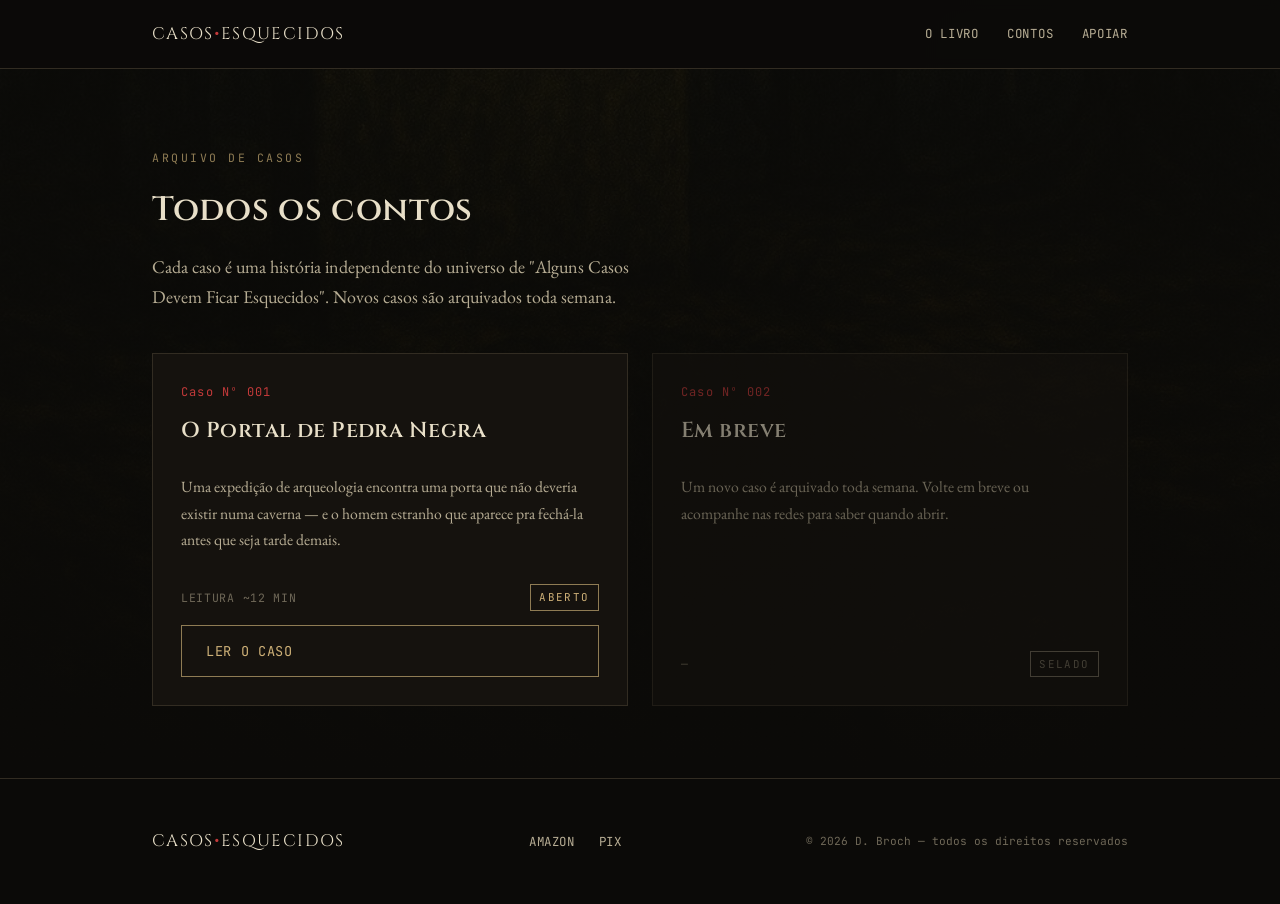
==== contos.html @ 7cd5bd90 "Commit teste Primeiro commit" ====
<!DOCTYPE html>
<html lang="pt-BR">
<head>
<meta charset="UTF-8">
<meta name="viewport" content="width=device-width, initial-scale=1.0">
<title>Contos — Casos Esquecidos</title>
<meta name="description" content="Arquivo de contos do universo Alguns Casos Devem Ficar Esquecidos, de D. Broch. Novos casos publicados semanalmente.">
<link rel="preconnect" href="https://fonts.googleapis.com">
<link rel="preconnect" href="https://fonts.gstatic.com" crossorigin>
<link href="https://fonts.googleapis.com/css2?family=Cinzel:wght@500;600;700&family=EB+Garamond:ital,wght@0,400;0,500;1,400&family=JetBrains+Mono:wght@400;500&display=swap" rel="stylesheet">
<link rel="stylesheet" href="assets/style.css">
</head>
<body>

<header class="site-header">
  <div class="container">
    <a href="index.html" class="brand">Casos<span>•</span>Esquecidos</a>
    <nav class="site-nav">
      <a href="index.html#livro">O Livro</a>
      <a href="contos.html">Contos</a>
      <a href="index.html#apoio">Apoiar</a>
    </nav>
  </div>
</header>

<section class="section-bg contos-bg">
  <div class="container">
    <div class="section-head">
      <span class="eyebrow">Arquivo de Casos</span>
      <h2>Todos os contos</h2>
      <p>Cada caso é uma história independente do universo de "Alguns Casos Devem Ficar Esquecidos". Novos casos são arquivados toda semana.</p>
    </div>
    <div class="case-grid">
      <article class="case-card">
        <span class="case-number">Caso Nº 001</span>
        <h3>O Portal de Pedra Negra</h3>
        <p class="case-excerpt">Uma expedição de arqueologia encontra uma porta que não deveria existir numa caverna — e o homem estranho que aparece pra fechá-la antes que seja tarde demais.</p>
        <div class="case-meta">
          <span>Leitura ~12 min</span>
          <span class="status-tag">Aberto</span>
        </div>
        <a class="btn btn-ghost" href="contos/o-portal-de-pedra-negra.html">Ler o caso</a>
      </article>
      <article class="case-card locked">
        <span class="case-number">Caso Nº 002</span>
        <h3>Em breve</h3>
        <p class="case-excerpt">Um novo caso é arquivado toda semana. Volte em breve ou acompanhe nas redes para saber quando abrir.</p>
        <div class="case-meta">
          <span>—</span>
          <span class="status-tag">Selado</span>
        </div>
      </article>
    </div>
  </div>
</section>

<footer class="site-footer">
  <div class="container">
    <span class="brand">Casos<span>•</span>Esquecidos</span>
    <nav class="footer-links">
      <a href="https://www.amazon.com.br/dp/B0F6D1LXSV" target="_blank" rel="noopener">Amazon</a>
      <a href="index.html#apoio">Pix</a>
    </nav>
    <span class="footer-note">© 2026 D. Broch — todos os direitos reservados</span>
  </div>
</footer>

</body>
</html>
---- assets/style.css ----
/* ==========================================================================
   Casos Esquecidos — folha de estilo compartilhada
   Conceito: ficha de investigação / arquivo de caso.
   ========================================================================== */

:root {
  /* Cor */
  --bg:          #0b0a08;
  --bg-panel:    #15120e;
  --bg-panel-2:  #1c1812;
  --line:        #322c22;
  --gold:        #cdb077;
  --gold-dim:    #8f7c54;
  --blood:       #9c2b2b;
  --blood-bright:#c43a3a;
  --paper:       #e8dfc8;
  --paper-dim:   #b7ad94;
  --muted:       #6f6858;

  /* Tipografia */
  --font-display: "Cinzel", "Times New Roman", serif;
  --font-body:    "EB Garamond", Georgia, serif;
  --font-mono:    "JetBrains Mono", "Courier New", monospace;

  --measure: 64rem;
}

@media (prefers-reduced-motion: no-preference) {
  html { scroll-behavior: smooth; }
}

* { box-sizing: border-box; }

html, body {
  margin: 0;
  padding: 0;
  background: var(--bg);
  color: var(--paper);
}

body {
  font-family: var(--font-body);
  font-size: 1.125rem;
  line-height: 1.7;
  background-image:
    radial-gradient(ellipse at 20% -10%, rgba(156,43,43,0.08), transparent 45%),
    radial-gradient(ellipse at 90% 10%, rgba(205,176,119,0.05), transparent 40%);
  background-attachment: fixed;
}

img { max-width: 100%; display: block; }

a { color: var(--gold); text-decoration: none; }
a:hover { color: var(--blood-bright); }

a:focus-visible,
button:focus-visible {
  outline: 2px solid var(--gold);
  outline-offset: 3px;
}

::selection { background: var(--blood); color: var(--paper); }

h1, h2, h3 {
  font-family: var(--font-display);
  font-weight: 600;
  letter-spacing: 0.02em;
  color: var(--paper);
  margin: 0;
}

.eyebrow {
  font-family: var(--font-mono);
  font-size: 0.72rem;
  letter-spacing: 0.22em;
  text-transform: uppercase;
  color: var(--gold-dim);
}

.container {
  max-width: var(--measure);
  margin: 0 auto;
  padding: 0 1.5rem;
}

/* ---------- Header / nav ---------- */

.site-header {
  position: sticky;
  top: 0;
  z-index: 50;
  background: rgba(11,10,8,0.88);
  backdrop-filter: blur(6px);
  border-bottom: 1px solid var(--line);
}

.site-header .container {
  display: flex;
  align-items: center;
  justify-content: space-between;
  height: 4.25rem;
}

.brand {
  font-family: var(--font-display);
  font-size: 1.05rem;
  letter-spacing: 0.08em;
  color: var(--paper);
  text-transform: uppercase;
}
.brand span { color: var(--blood-bright); }
.brand:hover { color: var(--paper); }

.site-nav {
  display: flex;
  gap: 1.75rem;
  font-family: var(--font-mono);
  font-size: 0.78rem;
  letter-spacing: 0.06em;
  text-transform: uppercase;
}
.site-nav a { color: var(--paper-dim); }
.site-nav a:hover { color: var(--gold); }

/* ---------- Buttons ---------- */

.btn {
  display: inline-flex;
  align-items: center;
  gap: 0.5rem;
  font-family: var(--font-mono);
  font-size: 0.85rem;
  letter-spacing: 0.05em;
  text-transform: uppercase;
  padding: 0.85rem 1.5rem;
  border: 1px solid transparent;
  cursor: pointer;
  transition: transform 0.15s ease, border-color 0.15s ease, background 0.15s ease;
}
.btn:hover { transform: translateY(-1px); }

.btn-primary {
  background: var(--blood);
  color: var(--paper);
  border-color: var(--blood);
}
.btn-primary:hover { background: var(--blood-bright); color: var(--paper); }

.btn-ghost {
  background: transparent;
  color: var(--gold);
  border-color: var(--gold-dim);
}
.btn-ghost:hover { border-color: var(--gold); color: var(--gold); }

/* ---------- Hero ---------- */

.hero {
  border-bottom: 1px solid var(--line);
}

.hero .container {
  display: grid;
  grid-template-columns: 1fr;
  gap: 2.5rem;
  padding-top: 3rem;
  padding-bottom: 3rem;
}

@media (min-width: 880px) {
  .hero .container {
    grid-template-columns: 1.05fr minmax(0, 0.95fr);
    align-items: center;
    padding-top: 4.5rem;
    padding-bottom: 4.5rem;
  }
}

.hero-copy .eyebrow { margin-bottom: 1rem; display: block; }

.hero-title {
  font-size: clamp(2.1rem, 5vw, 3.4rem);
  line-height: 1.08;
}
.hero-title .accent { color: var(--blood-bright); }

.hero-sub {
  margin-top: 1.25rem;
  font-size: 1.2rem;
  color: var(--paper-dim);
  max-width: 38ch;
}

.hero-actions {
  margin-top: 2rem;
  display: flex;
  flex-wrap: wrap;
  gap: 1rem;
}

.hero-cover {
  position: relative;
  width: 100%;
  max-width: 320px;
  margin-inline: auto;
  justify-self: center;
}
.hero-cover img {
  display: block;
  width: 100%;
  height: auto;
  aspect-ratio: 1024 / 1536;
  object-fit: cover;
  border: 1px solid var(--line);
  box-shadow: 0 30px 60px -20px rgba(0,0,0,0.7);
}
.hero-cover::after {
  content: "";
  position: absolute;
  inset: 14px -14px -14px 14px;
  border: 1px solid var(--gold-dim);
  z-index: -1;
}

/* ---------- Sections ---------- */

section { padding: 4.5rem 0; }
section + section { border-top: 1px solid var(--line); }

.section-head {
  margin-bottom: 2.5rem;
  max-width: 56ch;
}
.section-head h2 {
  font-size: clamp(1.6rem, 3vw, 2.1rem);
  margin-top: 0.6rem;
}
.section-head p {
  color: var(--paper-dim);
  margin-top: 0.85rem;
}

/* ---------- Universo (texto longo) ---------- */

.lore p {
  max-width: 68ch;
  color: var(--paper-dim);
}
.lore p + p { margin-top: 1.1rem; }
.lore strong { color: var(--gold); font-weight: 600; }

/* ---------- Sinopse / livro ---------- */

.book-block {
  display: grid;
  gap: 2rem;
  grid-template-columns: 1fr;
}
@media (min-width: 880px) {
  .book-block { grid-template-columns: minmax(0, 0.4fr) minmax(0, 0.6fr); }
}

.synopsis blockquote {
  margin: 0;
  padding-left: 1.25rem;
  border-left: 2px solid var(--blood);
  color: var(--paper-dim);
  font-style: italic;
}
.synopsis ul {
  margin: 1.25rem 0 0;
  padding: 0;
  list-style: none;
}
.synopsis li {
  padding: 0.55rem 0;
  border-bottom: 1px dotted var(--line);
  color: var(--paper-dim);
}
.synopsis li::before {
  content: "—";
  color: var(--blood-bright);
  margin-right: 0.6rem;
}

/* ---------- Case file cards (contos) ---------- */

.case-grid {
  display: grid;
  gap: 1.5rem;
  grid-template-columns: 1fr;
}
@media (min-width: 700px) {
  .case-grid { grid-template-columns: repeat(2, 1fr); }
}

.case-card {
  position: relative;
  background: var(--bg-panel);
  border: 1px solid var(--line);
  padding: 1.75rem;
  display: flex;
  flex-direction: column;
  gap: 0.9rem;
  transition: border-color 0.15s ease, transform 0.15s ease;
}
.case-card:hover { border-color: var(--gold-dim); transform: translateY(-2px); }

.case-card .case-number {
  font-family: var(--font-mono);
  font-size: 0.75rem;
  letter-spacing: 0.1em;
  color: var(--blood-bright);
}

.case-card h3 {
  font-size: 1.35rem;
  line-height: 1.25;
}

.case-card .case-excerpt {
  color: var(--paper-dim);
  font-size: 0.98rem;
}

.case-card .case-meta {
  margin-top: auto;
  display: flex;
  justify-content: space-between;
  align-items: center;
  font-family: var(--font-mono);
  font-size: 0.72rem;
  color: var(--muted);
  text-transform: uppercase;
  letter-spacing: 0.06em;
}

.status-tag {
  font-family: var(--font-mono);
  font-size: 0.68rem;
  letter-spacing: 0.12em;
  text-transform: uppercase;
  padding: 0.2rem 0.55rem;
  border: 1px solid var(--gold-dim);
  color: var(--gold);
}

.case-card.locked { opacity: 0.55; }
.case-card.locked .status-tag { border-color: var(--muted); color: var(--muted); }

/* ---------- Apoio / Pix ---------- */

.support-block {
  display: grid;
  gap: 2.5rem;
  grid-template-columns: 1fr;
  align-items: center;
}
@media (min-width: 880px) {
  .support-block { grid-template-columns: 0.55fr 0.45fr; }
}

.qr-frame {
  background: var(--paper);
  padding: 1.25rem;
  width: fit-content;
  border: 1px solid var(--line);
}
.qr-frame img { width: 180px; }

.pix-key {
  margin-top: 1rem;
  font-family: var(--font-mono);
  font-size: 0.9rem;
  color: var(--gold);
  background: var(--bg-panel-2);
  border: 1px solid var(--line);
  padding: 0.65rem 0.9rem;
  display: inline-block;
}

/* ---------- Section background images ---------- */

.section-bg {
  position: relative;
  background-size: cover;
  background-position: center;
  isolation: isolate;
}
.section-bg::before {
  content: "";
  position: absolute;
  inset: 0;
  z-index: -1;
  background: linear-gradient(180deg, rgba(11,10,8,0.88) 0%, rgba(11,10,8,0.93) 50%, var(--bg) 100%);
}
.section-bg.hero-bg::before {
  background: linear-gradient(100deg, rgba(11,10,8,0.96) 0%, rgba(11,10,8,0.82) 45%, rgba(11,10,8,0.55) 100%);
}

.hero-bg { background-image: url('bg/hero-alley.jpg'); }
.universo-bg { background-image: url('bg/universo-cult.jpg'); }
.livro-bg { background-image: url('bg/livro-desk.jpg'); }
.contos-bg { background-image: url('bg/contos-grave.jpg'); }
.apoio-bg { background-image: url('bg/apoio-door.jpg'); }

/* ---------- Footer ---------- */

.site-footer {
  border-top: 1px solid var(--line);
  padding: 3rem 0;
}
.site-footer .container {
  display: flex;
  flex-wrap: wrap;
  gap: 1.5rem;
  justify-content: space-between;
  align-items: center;
}
.footer-links {
  display: flex;
  gap: 1.5rem;
  font-family: var(--font-mono);
  font-size: 0.78rem;
  text-transform: uppercase;
  letter-spacing: 0.05em;
}
.footer-links a { color: var(--paper-dim); }
.footer-note {
  font-family: var(--font-mono);
  font-size: 0.7rem;
  color: var(--muted);
}

/* ---------- Página de conto (leitura) ---------- */

.story-header {
  padding-top: 3.5rem;
  padding-bottom: 2.5rem;
  border-bottom: 1px solid var(--line);
}
.story-header .case-number { font-family: var(--font-mono); color: var(--blood-bright); font-size: 0.8rem; letter-spacing: 0.1em; }
.story-header h1 {
  margin-top: 0.75rem;
  font-size: clamp(2rem, 4.5vw, 2.9rem);
  max-width: 22ch;
}
.story-header .byline {
  margin-top: 1rem;
  color: var(--paper-dim);
  font-family: var(--font-mono);
  font-size: 0.82rem;
  letter-spacing: 0.04em;
}

.story-body {
  max-width: 42rem;
  margin: 0 auto;
  padding: 3.5rem 1.5rem 1rem;
  font-size: 1.18rem;
  line-height: 1.85;
}
.story-body p { margin: 0 0 1.3rem; }
.story-divider {
  text-align: center;
  color: var(--gold-dim);
  margin: 2.2rem 0;
  letter-spacing: 0.4em;
  font-family: var(--font-mono);
  font-size: 0.8rem;
}

.story-end {
  max-width: 42rem;
  margin: 0 auto;
  padding: 1rem 1.5rem 4.5rem;
  text-align: center;
}
.story-end .eyebrow { display: block; margin-bottom: 1rem; }
.story-end-actions {
  margin-top: 1.5rem;
  display: flex;
  gap: 1rem;
  justify-content: center;
  flex-wrap: wrap;
}

/* ---------- Utilidades ---------- */

.text-center { text-align: center; }
.mt-lg { margin-top: 2.5rem; }
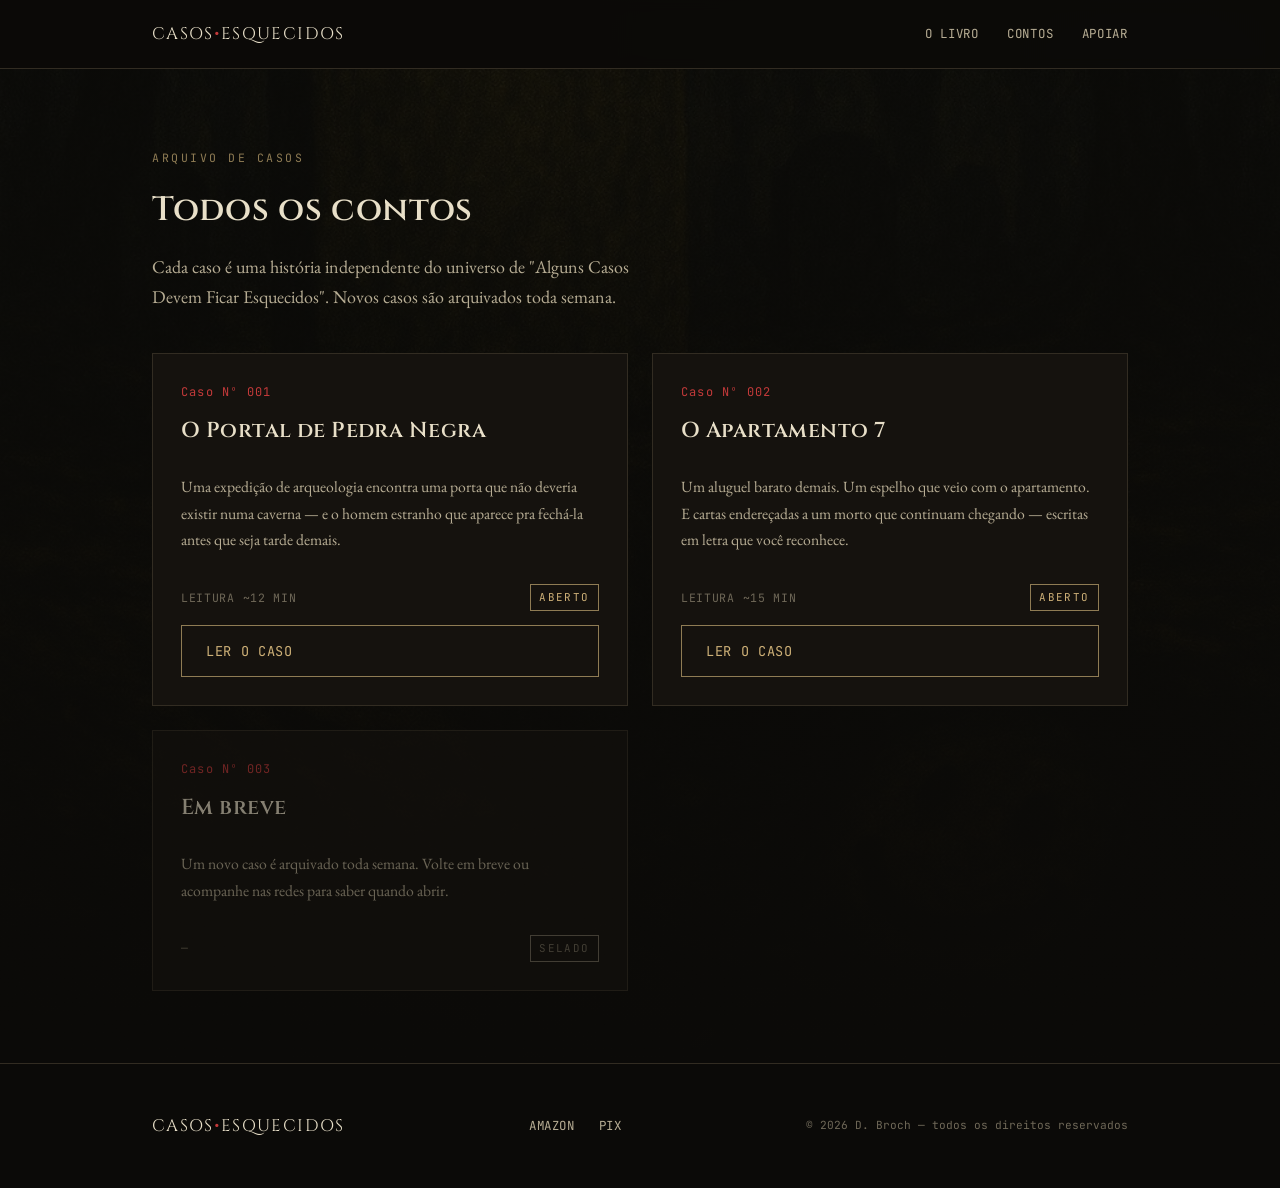
==== commit 5b2ede8b: "Publica Caso 002: O Apartamento 7" ====
--- a/contos.html
+++ b/contos.html
@@ -41,8 +41,18 @@
         </div>
         <a class="btn btn-ghost" href="contos/o-portal-de-pedra-negra.html">Ler o caso</a>
       </article>
+      <article class="case-card">
+        <span class="case-number">Caso Nº 002</span>
+        <h3>O Apartamento 7</h3>
+        <p class="case-excerpt">Um aluguel barato demais. Um espelho que veio com o apartamento. E cartas endereçadas a um morto que continuam chegando — escritas em letra que você reconhece.</p>
+        <div class="case-meta">
+          <span>Leitura ~15 min</span>
+          <span class="status-tag">Aberto</span>
+        </div>
+        <a class="btn btn-ghost" href="contos/o-apartamento-7.html">Ler o caso</a>
+      </article>
       <article class="case-card locked">
-        <span class="case-number">Caso Nº 002</span>
+        <span class="case-number">Caso Nº 003</span>
         <h3>Em breve</h3>
         <p class="case-excerpt">Um novo caso é arquivado toda semana. Volte em breve ou acompanhe nas redes para saber quando abrir.</p>
         <div class="case-meta">
--- a/assets/style.css
+++ b/assets/style.css
@@ -89,37 +89,62 @@
   position: sticky;
   top: 0;
   z-index: 50;
-  background: rgba(11,10,8,0.88);
+  background: rgba(11,10,8,0.92);
   backdrop-filter: blur(6px);
   border-bottom: 1px solid var(--line);
 }
 
 .site-header .container {
   display: flex;
+  flex-wrap: wrap;
   align-items: center;
   justify-content: space-between;
-  height: 4.25rem;
+  gap: 0.5rem 1rem;
+  padding-top: 0.85rem;
+  padding-bottom: 0.85rem;
+  min-height: 4.25rem;
+}
+
+@media (min-width: 480px) {
+  .site-header .container {
+    flex-wrap: nowrap;
+    padding-top: 0;
+    padding-bottom: 0;
+    height: 4.25rem;
+  }
 }
 
 .brand {
   font-family: var(--font-display);
-  font-size: 1.05rem;
-  letter-spacing: 0.08em;
+  font-size: 0.92rem;
+  letter-spacing: 0.06em;
   color: var(--paper);
   text-transform: uppercase;
+  white-space: nowrap;
+}
+@media (min-width: 480px) {
+  .brand { font-size: 1.05rem; letter-spacing: 0.08em; }
 }
 .brand span { color: var(--blood-bright); }
 .brand:hover { color: var(--paper); }
 
 .site-nav {
   display: flex;
-  gap: 1.75rem;
-  font-family: var(--font-mono);
-  font-size: 0.78rem;
-  letter-spacing: 0.06em;
-  text-transform: uppercase;
-}
-.site-nav a { color: var(--paper-dim); }
+  flex-wrap: wrap;
+  gap: 0.5rem 1.1rem;
+  font-family: var(--font-mono);
+  font-size: 0.72rem;
+  letter-spacing: 0.05em;
+  text-transform: uppercase;
+}
+@media (min-width: 480px) {
+  .site-nav { gap: 1.75rem; font-size: 0.78rem; letter-spacing: 0.06em; }
+}
+.site-nav a {
+  color: var(--paper-dim);
+  padding: 0.4rem 0;
+  display: inline-block;
+}
 .site-nav a:hover { color: var(--gold); }
 
 /* ---------- Buttons ---------- */
@@ -224,7 +249,10 @@
 
 /* ---------- Sections ---------- */
 
-section { padding: 4.5rem 0; }
+section { padding: 2.75rem 0; }
+@media (min-width: 700px) {
+  section { padding: 4.5rem 0; }
+}
 section + section { border-top: 1px solid var(--line); }
 
 .section-head {
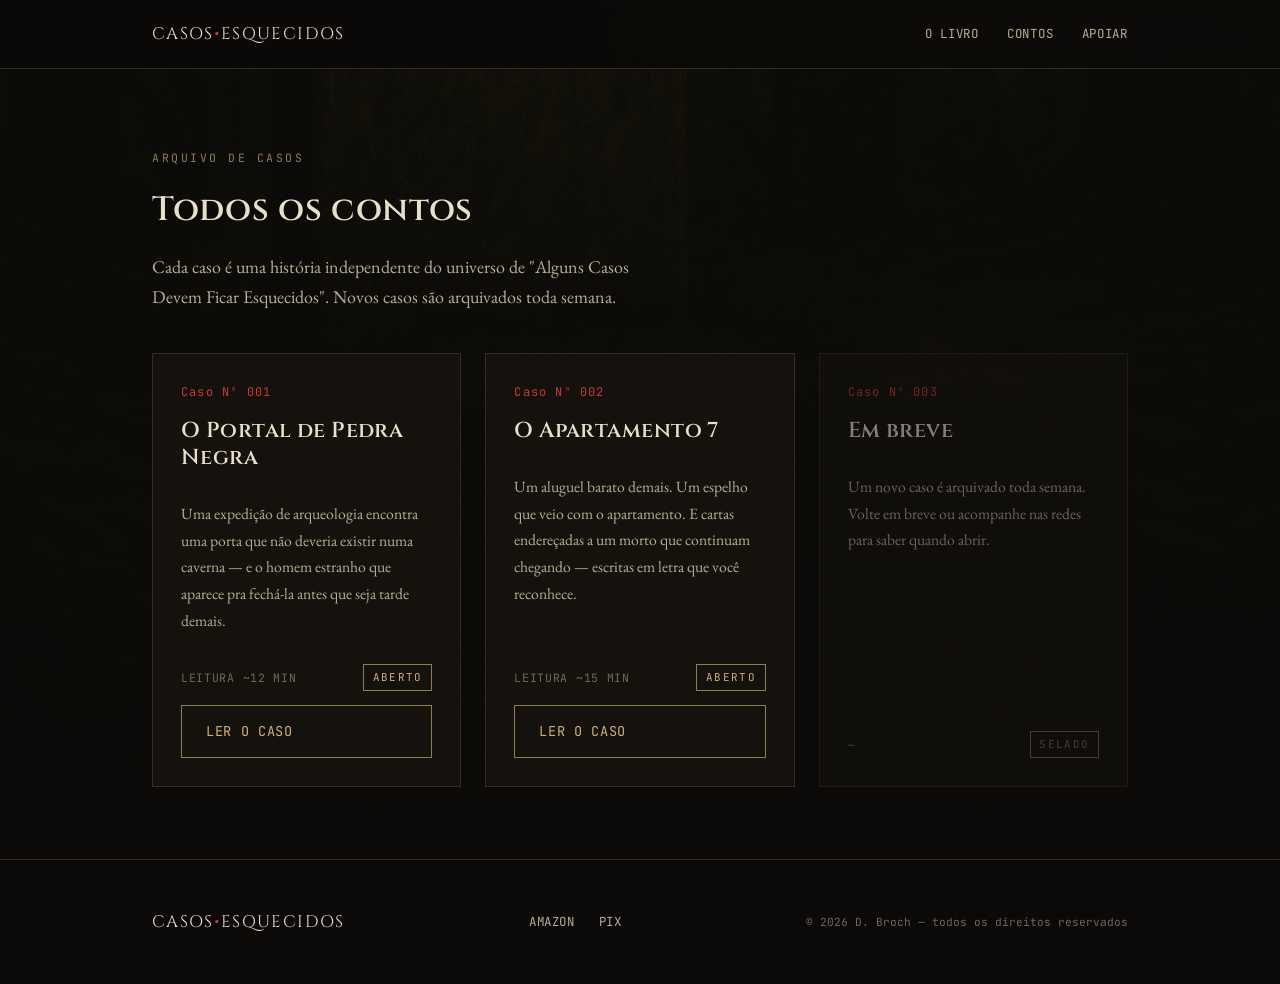
==== commit 719d8f38: "SEO completo: Open Graph, Schema.org, sitemap, robots.txt, Backrooms removido, layout ajustado" ====
--- a/contos.html
+++ b/contos.html
@@ -3,8 +3,22 @@
 <head>
 <meta charset="UTF-8">
 <meta name="viewport" content="width=device-width, initial-scale=1.0">
-<title>Contos — Casos Esquecidos</title>
-<meta name="description" content="Arquivo de contos do universo Alguns Casos Devem Ficar Esquecidos, de D. Broch. Novos casos publicados semanalmente.">
+<title>Contos de Terror — Arquivo de Casos | Casos Esquecidos</title>
+<meta name="description" content="Contos de terror publicados toda semana por D. Broch. Histórias de horror psicológico, investigação paranormal e criaturas que não deveriam existir.">
+<meta name="author" content="D. Broch">
+<link rel="canonical" href="https://casosesquecidos.com.br/contos.html">
+<meta name="robots" content="index, follow">
+<meta property="og:type" content="website">
+<meta property="og:url" content="https://casosesquecidos.com.br/contos.html">
+<meta property="og:title" content="Arquivo de Casos — Contos de Terror por D. Broch">
+<meta property="og:description" content="Contos de terror publicados toda semana. Histórias contadas por quem sobreviveu — ou por quem não teve essa sorte.">
+<meta property="og:image" content="https://casosesquecidos.com.br/assets/capa.jpg">
+<meta property="og:site_name" content="Casos Esquecidos">
+<meta property="og:locale" content="pt_BR">
+<meta name="twitter:card" content="summary_large_image">
+<meta name="twitter:title" content="Contos de Terror — Casos Esquecidos">
+<meta name="twitter:description" content="Contos de horror publicados toda semana por D. Broch.">
+<meta name="twitter:image" content="https://casosesquecidos.com.br/assets/capa.jpg">
 <link rel="preconnect" href="https://fonts.googleapis.com">
 <link rel="preconnect" href="https://fonts.gstatic.com" crossorigin>
 <link href="https://fonts.googleapis.com/css2?family=Cinzel:wght@500;600;700&family=EB+Garamond:ital,wght@0,400;0,500;1,400&family=JetBrains+Mono:wght@400;500&display=swap" rel="stylesheet">
--- a/assets/style.css
+++ b/assets/style.css
@@ -285,7 +285,16 @@
   grid-template-columns: 1fr;
 }
 @media (min-width: 880px) {
-  .book-block { grid-template-columns: minmax(0, 0.4fr) minmax(0, 0.6fr); }
+  .book-block { grid-template-columns: minmax(0, 0.38fr) minmax(0, 0.62fr); }
+}
+
+/* capa na seção do livro — maior que na hero */
+.book-cover-secondary {
+  max-width: 100%;
+  margin-inline: auto;
+}
+@media (min-width: 880px) {
+  .book-cover-secondary { max-width: 300px; margin-inline: 0; }
 }
 
 .synopsis blockquote {
@@ -320,6 +329,9 @@
 }
 @media (min-width: 700px) {
   .case-grid { grid-template-columns: repeat(2, 1fr); }
+}
+@media (min-width: 1100px) {
+  .case-grid { grid-template-columns: repeat(3, 1fr); }
 }
 
 .case-card {
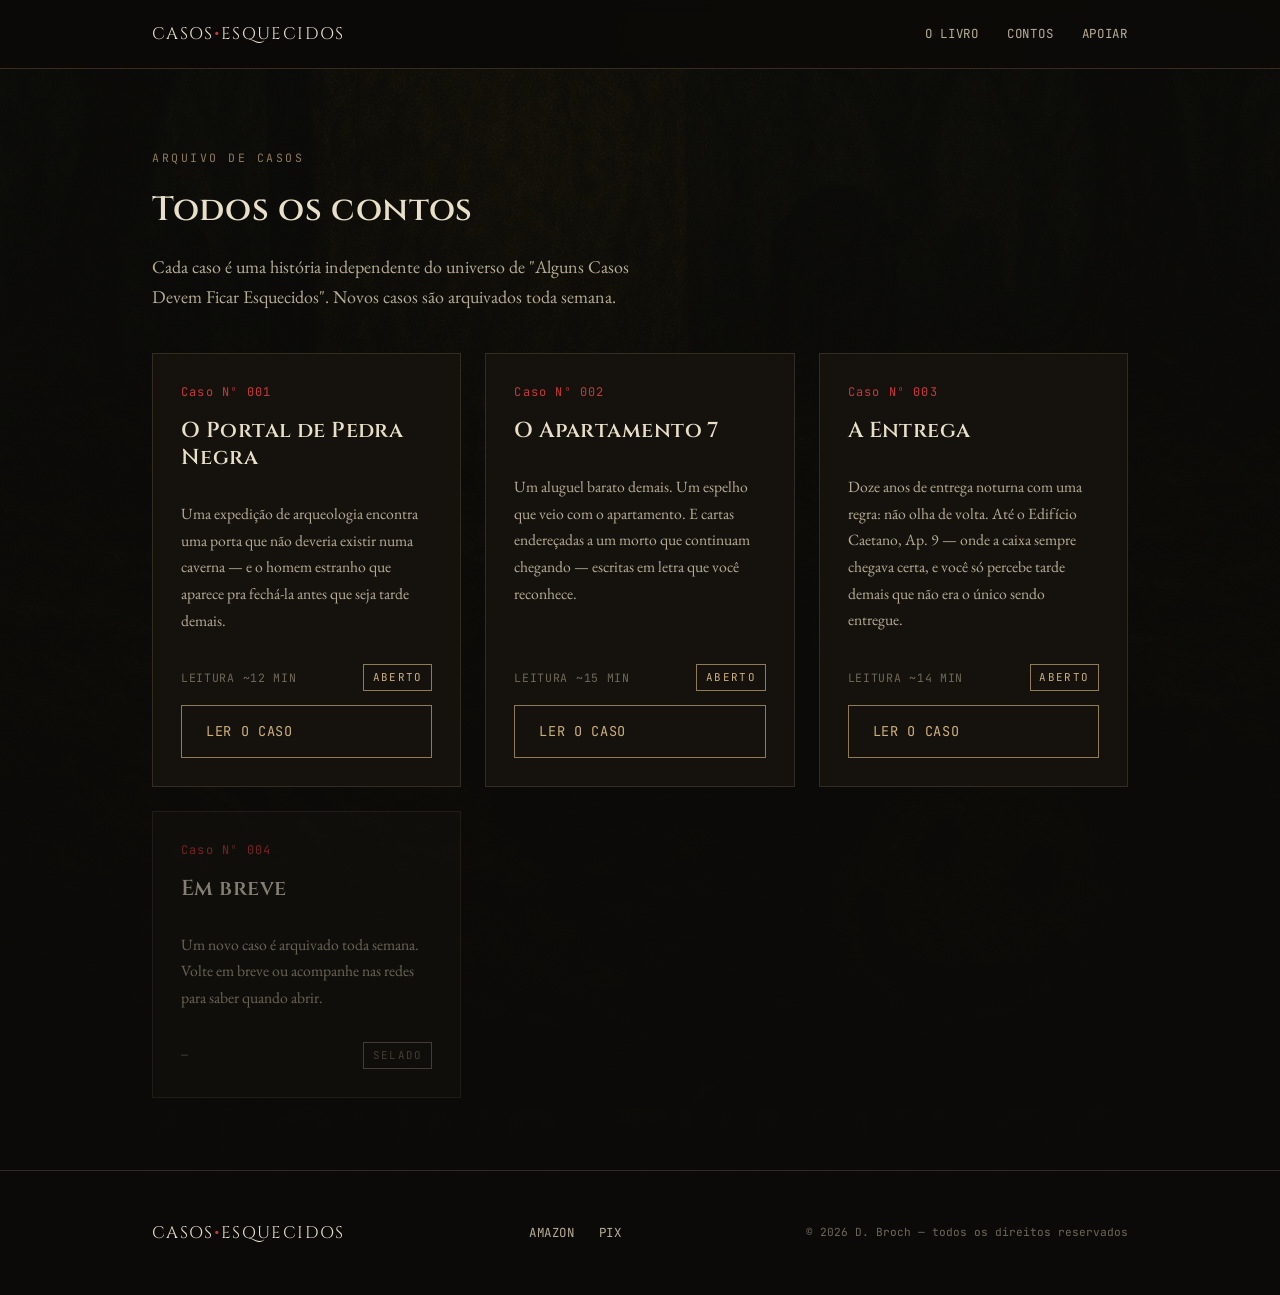
==== commit 9cc9c301: "Publica Caso 003: A Entrega + sitemap atualizado" ====
--- a/contos.html
+++ b/contos.html
@@ -65,8 +65,18 @@
         </div>
         <a class="btn btn-ghost" href="contos/o-apartamento-7.html">Ler o caso</a>
       </article>
+      <article class="case-card">
+        <span class="case-number">Caso Nº 003</span>
+        <h3>A Entrega</h3>
+        <p class="case-excerpt">Doze anos de entrega noturna com uma regra: não olha de volta. Até o Edifício Caetano, Ap. 9 — onde a caixa sempre chegava certa, e você só percebe tarde demais que não era o único sendo entregue.</p>
+        <div class="case-meta">
+          <span>Leitura ~14 min</span>
+          <span class="status-tag">Aberto</span>
+        </div>
+        <a class="btn btn-ghost" href="contos/a-entrega.html">Ler o caso</a>
+      </article>
       <article class="case-card locked">
-        <span class="case-number">Caso Nº 003</span>
+        <span class="case-number">Caso Nº 004</span>
         <h3>Em breve</h3>
         <p class="case-excerpt">Um novo caso é arquivado toda semana. Volte em breve ou acompanhe nas redes para saber quando abrir.</p>
         <div class="case-meta">
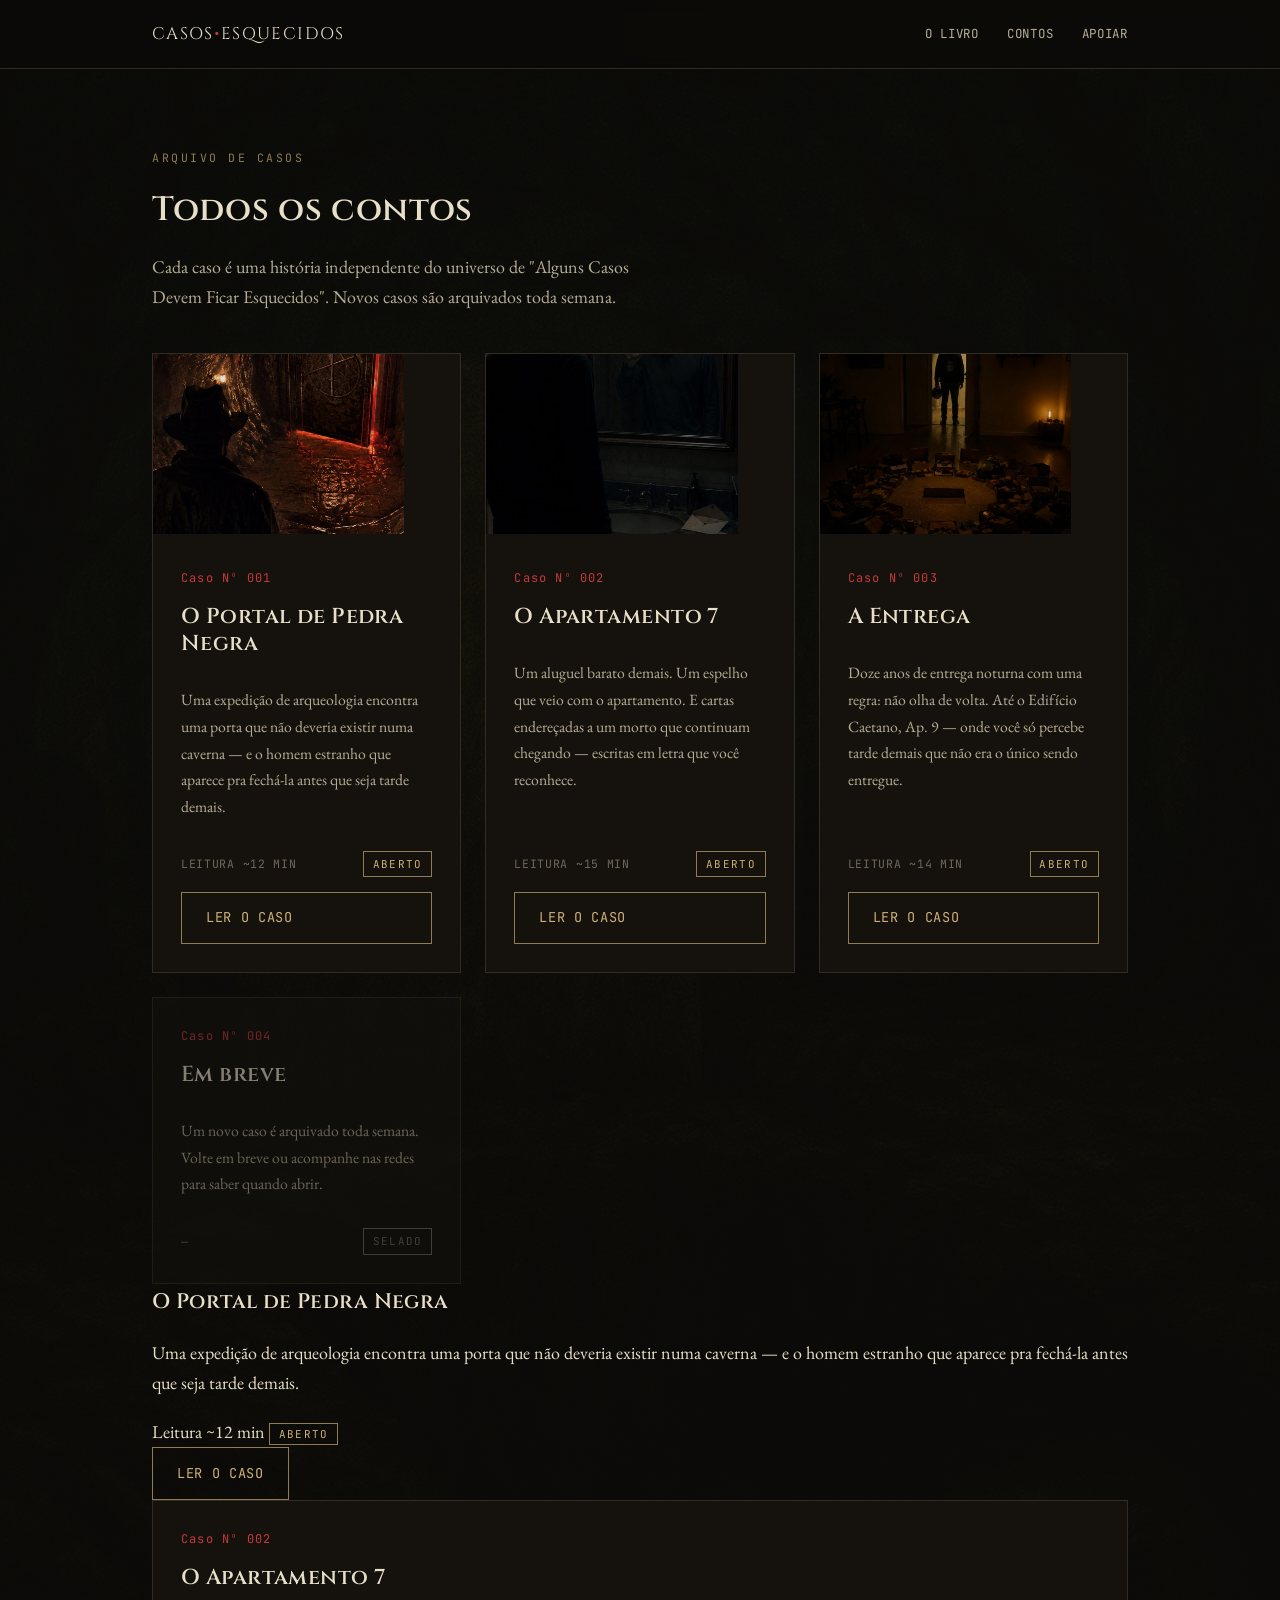
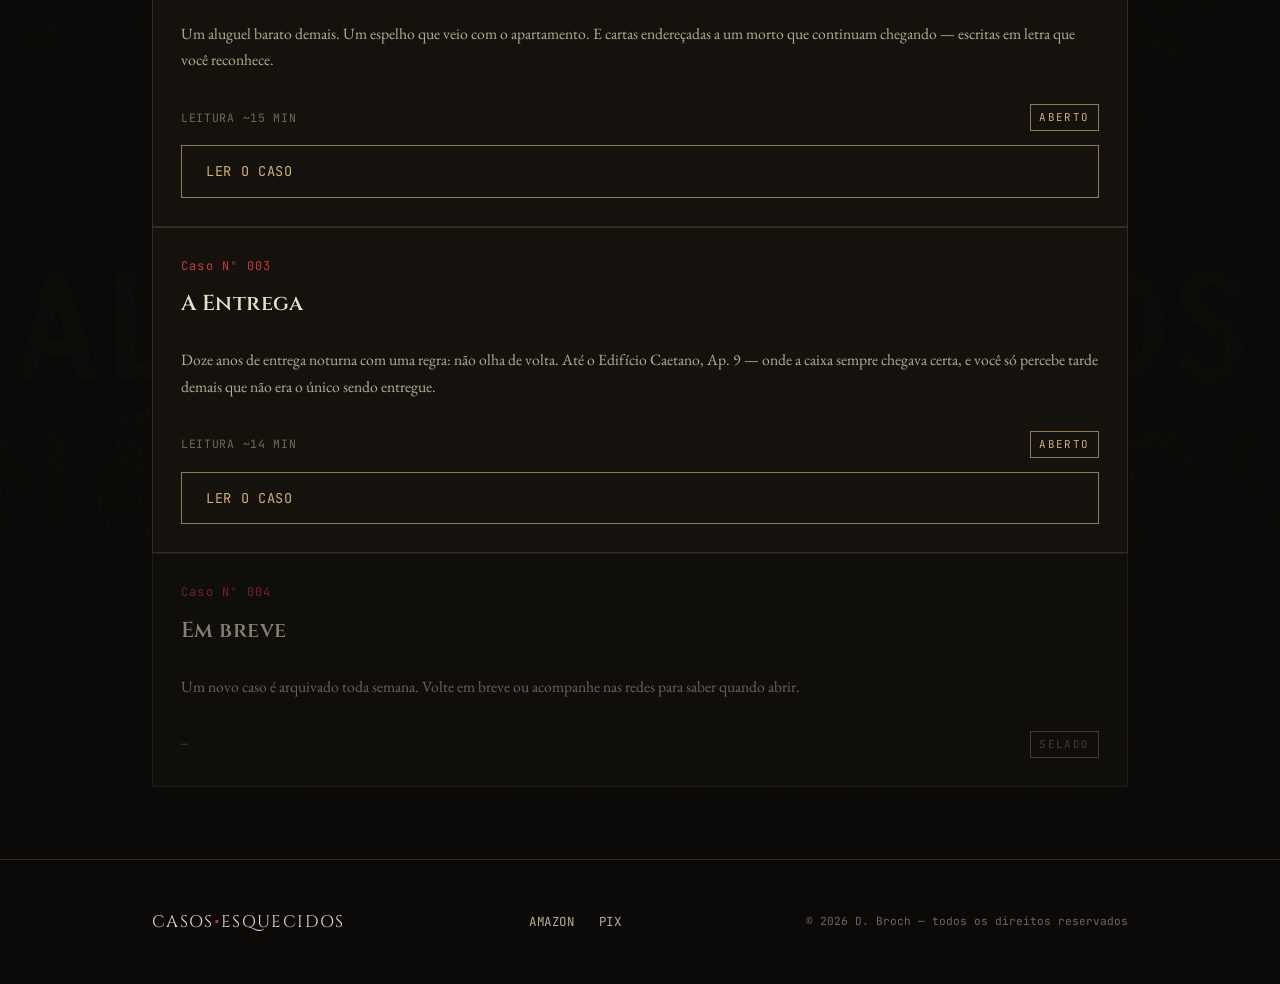
==== commit 29dafc2e: "Imagens nos contos, cards visuais, contos em destaque antes do livro na home" ====
--- a/contos.html
+++ b/contos.html
@@ -46,7 +46,54 @@
     </div>
     <div class="case-grid">
       <article class="case-card">
+        <img src="assets/contos/conto-001-o-portal-de-pedra-negra.jpg"
+             alt="Caverna com porta de metal e luz vermelha — ilustração do conto O Portal de Pedra Negra"
+             class="case-card-img" loading="lazy">
         <span class="case-number">Caso Nº 001</span>
+        <h3>O Portal de Pedra Negra</h3>
+        <p class="case-excerpt">Uma expedição de arqueologia encontra uma porta que não deveria existir numa caverna — e o homem estranho que aparece pra fechá-la antes que seja tarde demais.</p>
+        <div class="case-meta">
+          <span>Leitura ~12 min</span>
+          <span class="status-tag">Aberto</span>
+        </div>
+        <a class="btn btn-ghost" href="contos/o-portal-de-pedra-negra.html">Ler o caso</a>
+      </article>
+      <article class="case-card">
+        <img src="assets/contos/conto-002-o-apartamento-7.jpg"
+             alt="Banheiro escuro com espelho mostrando reflexo adiantado — ilustração do conto O Apartamento 7"
+             class="case-card-img" loading="lazy">
+        <span class="case-number">Caso Nº 002</span>
+        <h3>O Apartamento 7</h3>
+        <p class="case-excerpt">Um aluguel barato demais. Um espelho que veio com o apartamento. E cartas endereçadas a um morto que continuam chegando — escritas em letra que você reconhece.</p>
+        <div class="case-meta">
+          <span>Leitura ~15 min</span>
+          <span class="status-tag">Aberto</span>
+        </div>
+        <a class="btn btn-ghost" href="contos/o-apartamento-7.html">Ler o caso</a>
+      </article>
+      <article class="case-card">
+        <img src="assets/contos/conto-003-a-entrega.jpg"
+             alt="Sala escura com caixas em círculo e entregador parado no limiar — ilustração do conto A Entrega"
+             class="case-card-img" loading="lazy">
+        <span class="case-number">Caso Nº 003</span>
+        <h3>A Entrega</h3>
+        <p class="case-excerpt">Doze anos de entrega noturna com uma regra: não olha de volta. Até o Edifício Caetano, Ap. 9 — onde você só percebe tarde demais que não era o único sendo entregue.</p>
+        <div class="case-meta">
+          <span>Leitura ~14 min</span>
+          <span class="status-tag">Aberto</span>
+        </div>
+        <a class="btn btn-ghost" href="contos/a-entrega.html">Ler o caso</a>
+      </article>
+      <article class="case-card locked">
+        <span class="case-number">Caso Nº 004</span>
+        <h3>Em breve</h3>
+        <p class="case-excerpt">Um novo caso é arquivado toda semana. Volte em breve ou acompanhe nas redes para saber quando abrir.</p>
+        <div class="case-meta">
+          <span>—</span>
+          <span class="status-tag">Selado</span>
+        </div>
+      </article>
+    </div>
         <h3>O Portal de Pedra Negra</h3>
         <p class="case-excerpt">Uma expedição de arqueologia encontra uma porta que não deveria existir numa caverna — e o homem estranho que aparece pra fechá-la antes que seja tarde demais.</p>
         <div class="case-meta">
--- a/assets/style.css
+++ b/assets/style.css
@@ -529,3 +529,27 @@
 
 .text-center { text-align: center; }
 .mt-lg { margin-top: 2.5rem; }
+
+/* ---------- Card de conto com imagem ---------- */
+
+.case-card-img {
+  width: calc(100% + 3.5rem);
+  margin: -1.75rem -1.75rem 1.25rem;
+  height: 180px;
+  object-fit: cover;
+  display: block;
+  filter: brightness(0.88);
+  transition: filter 0.2s ease;
+}
+.case-card:hover .case-card-img { filter: brightness(1); }
+
+/* ---------- Banner de ilustração do conto ---------- */
+
+.story-banner {
+  width: 100%;
+  max-height: 420px;
+  object-fit: cover;
+  object-position: center 30%;
+  display: block;
+  border-bottom: 1px solid var(--line);
+}
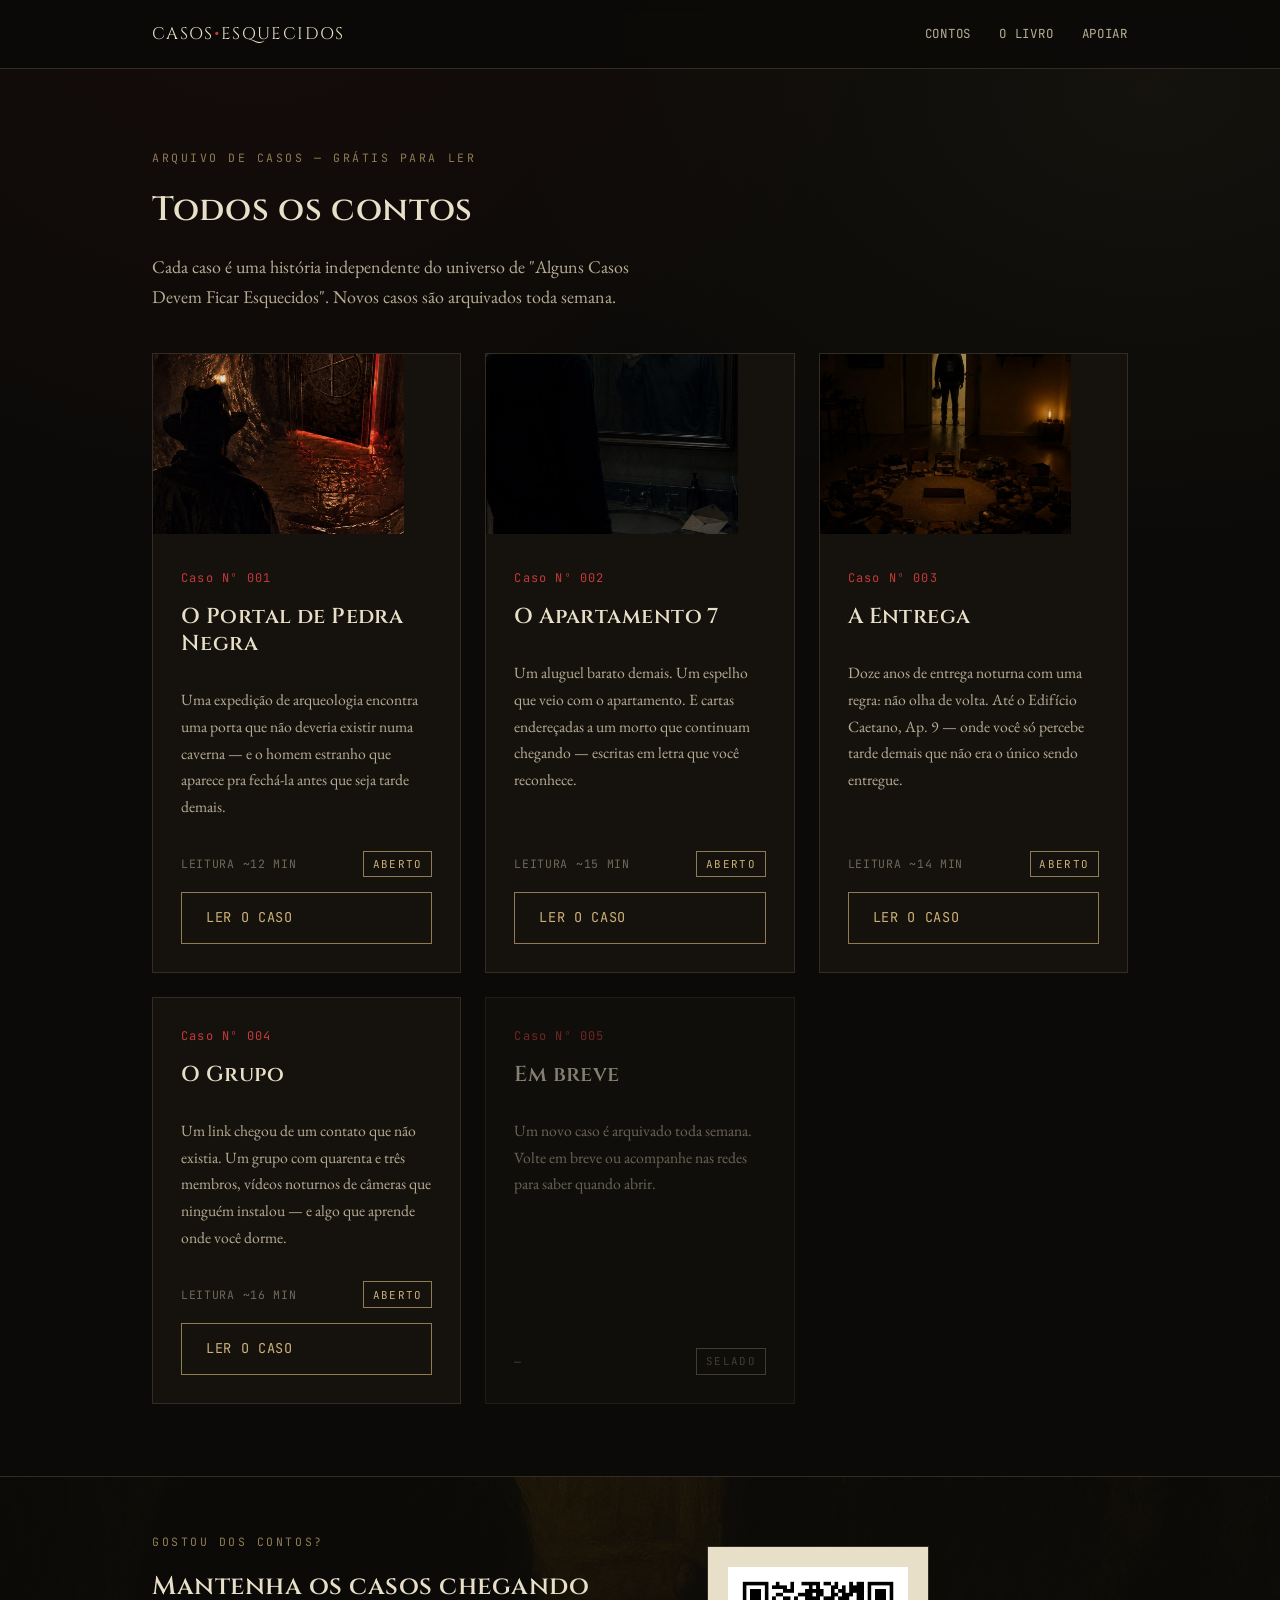
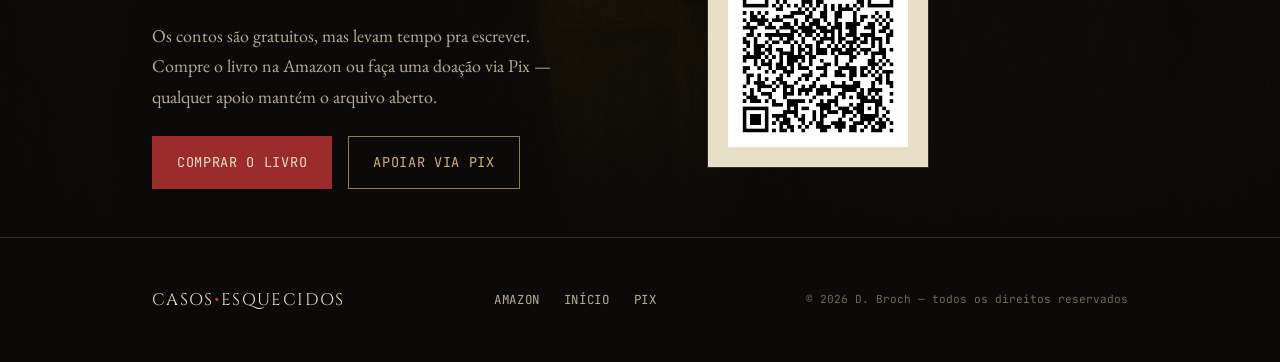
==== commit 99082176: "Publica Caso 004: O Grupo — corrige duplicatas, CTA rodape contos, sitemap" ====
--- a/contos.html
+++ b/contos.html
@@ -29,22 +29,23 @@
 <header class="site-header">
   <div class="container">
     <a href="index.html" class="brand">Casos<span>•</span>Esquecidos</a>
-    <nav class="site-nav">
+    <nav class="site-nav" aria-label="Menu principal">
+      <a href="contos.html">Contos</a>
       <a href="index.html#livro">O Livro</a>
-      <a href="contos.html">Contos</a>
       <a href="index.html#apoio">Apoiar</a>
     </nav>
   </div>
 </header>
 
-<section class="section-bg contos-bg">
+<section>
   <div class="container">
     <div class="section-head">
-      <span class="eyebrow">Arquivo de Casos</span>
+      <span class="eyebrow">Arquivo de Casos — Grátis para ler</span>
       <h2>Todos os contos</h2>
       <p>Cada caso é uma história independente do universo de "Alguns Casos Devem Ficar Esquecidos". Novos casos são arquivados toda semana.</p>
     </div>
     <div class="case-grid">
+
       <article class="case-card">
         <img src="assets/contos/conto-001-o-portal-de-pedra-negra.jpg"
              alt="Caverna com porta de metal e luz vermelha — ilustração do conto O Portal de Pedra Negra"
@@ -58,6 +59,7 @@
         </div>
         <a class="btn btn-ghost" href="contos/o-portal-de-pedra-negra.html">Ler o caso</a>
       </article>
+
       <article class="case-card">
         <img src="assets/contos/conto-002-o-apartamento-7.jpg"
              alt="Banheiro escuro com espelho mostrando reflexo adiantado — ilustração do conto O Apartamento 7"
@@ -71,6 +73,7 @@
         </div>
         <a class="btn btn-ghost" href="contos/o-apartamento-7.html">Ler o caso</a>
       </article>
+
       <article class="case-card">
         <img src="assets/contos/conto-003-a-entrega.jpg"
              alt="Sala escura com caixas em círculo e entregador parado no limiar — ilustração do conto A Entrega"
@@ -84,8 +87,20 @@
         </div>
         <a class="btn btn-ghost" href="contos/a-entrega.html">Ler o caso</a>
       </article>
+
+      <article class="case-card">
+        <span class="case-number">Caso Nº 004</span>
+        <h3>O Grupo</h3>
+        <p class="case-excerpt">Um link chegou de um contato que não existia. Um grupo com quarenta e três membros, vídeos noturnos de câmeras que ninguém instalou — e algo que aprende onde você dorme.</p>
+        <div class="case-meta">
+          <span>Leitura ~16 min</span>
+          <span class="status-tag">Aberto</span>
+        </div>
+        <a class="btn btn-ghost" href="contos/o-grupo.html">Ler o caso</a>
+      </article>
+
       <article class="case-card locked">
-        <span class="case-number">Caso Nº 004</span>
+        <span class="case-number">Caso Nº 005</span>
         <h3>Em breve</h3>
         <p class="case-excerpt">Um novo caso é arquivado toda semana. Volte em breve ou acompanhe nas redes para saber quando abrir.</p>
         <div class="case-meta">
@@ -93,44 +108,27 @@
           <span class="status-tag">Selado</span>
         </div>
       </article>
+
     </div>
-        <h3>O Portal de Pedra Negra</h3>
-        <p class="case-excerpt">Uma expedição de arqueologia encontra uma porta que não deveria existir numa caverna — e o homem estranho que aparece pra fechá-la antes que seja tarde demais.</p>
-        <div class="case-meta">
-          <span>Leitura ~12 min</span>
-          <span class="status-tag">Aberto</span>
+  </div>
+</section>
+
+<!-- CTA rodapé de contos -->
+<section class="section-bg apoio-bg" style="padding: 3rem 0;">
+  <div class="container">
+    <div class="support-block">
+      <div>
+        <span class="eyebrow">Gostou dos contos?</span>
+        <h2 style="font-size:1.6rem; margin-top:0.6rem;">Mantenha os casos chegando</h2>
+        <p style="color:var(--paper-dim); margin-top:0.75rem; max-width:46ch;">Os contos são gratuitos, mas levam tempo pra escrever. Compre o livro na Amazon ou faça uma doação via Pix — qualquer apoio mantém o arquivo aberto.</p>
+        <div class="hero-actions" style="margin-top:1.5rem;">
+          <a class="btn btn-primary" href="https://www.amazon.com.br/dp/B0F6D1LXSV" target="_blank" rel="noopener">Comprar o livro</a>
+          <a class="btn btn-ghost" href="index.html#apoio">Apoiar via Pix</a>
         </div>
-        <a class="btn btn-ghost" href="contos/o-portal-de-pedra-negra.html">Ler o caso</a>
-      </article>
-      <article class="case-card">
-        <span class="case-number">Caso Nº 002</span>
-        <h3>O Apartamento 7</h3>
-        <p class="case-excerpt">Um aluguel barato demais. Um espelho que veio com o apartamento. E cartas endereçadas a um morto que continuam chegando — escritas em letra que você reconhece.</p>
-        <div class="case-meta">
-          <span>Leitura ~15 min</span>
-          <span class="status-tag">Aberto</span>
-        </div>
-        <a class="btn btn-ghost" href="contos/o-apartamento-7.html">Ler o caso</a>
-      </article>
-      <article class="case-card">
-        <span class="case-number">Caso Nº 003</span>
-        <h3>A Entrega</h3>
-        <p class="case-excerpt">Doze anos de entrega noturna com uma regra: não olha de volta. Até o Edifício Caetano, Ap. 9 — onde a caixa sempre chegava certa, e você só percebe tarde demais que não era o único sendo entregue.</p>
-        <div class="case-meta">
-          <span>Leitura ~14 min</span>
-          <span class="status-tag">Aberto</span>
-        </div>
-        <a class="btn btn-ghost" href="contos/a-entrega.html">Ler o caso</a>
-      </article>
-      <article class="case-card locked">
-        <span class="case-number">Caso Nº 004</span>
-        <h3>Em breve</h3>
-        <p class="case-excerpt">Um novo caso é arquivado toda semana. Volte em breve ou acompanhe nas redes para saber quando abrir.</p>
-        <div class="case-meta">
-          <span>—</span>
-          <span class="status-tag">Selado</span>
-        </div>
-      </article>
+      </div>
+      <div class="qr-frame">
+        <img src="assets/pix-qrcode.png" alt="QR Code Pix para doação a D. Broch" loading="lazy">
+      </div>
     </div>
   </div>
 </section>
@@ -138,8 +136,9 @@
 <footer class="site-footer">
   <div class="container">
     <span class="brand">Casos<span>•</span>Esquecidos</span>
-    <nav class="footer-links">
+    <nav class="footer-links" aria-label="Links do rodapé">
       <a href="https://www.amazon.com.br/dp/B0F6D1LXSV" target="_blank" rel="noopener">Amazon</a>
+      <a href="index.html">Início</a>
       <a href="index.html#apoio">Pix</a>
     </nav>
     <span class="footer-note">© 2026 D. Broch — todos os direitos reservados</span>
